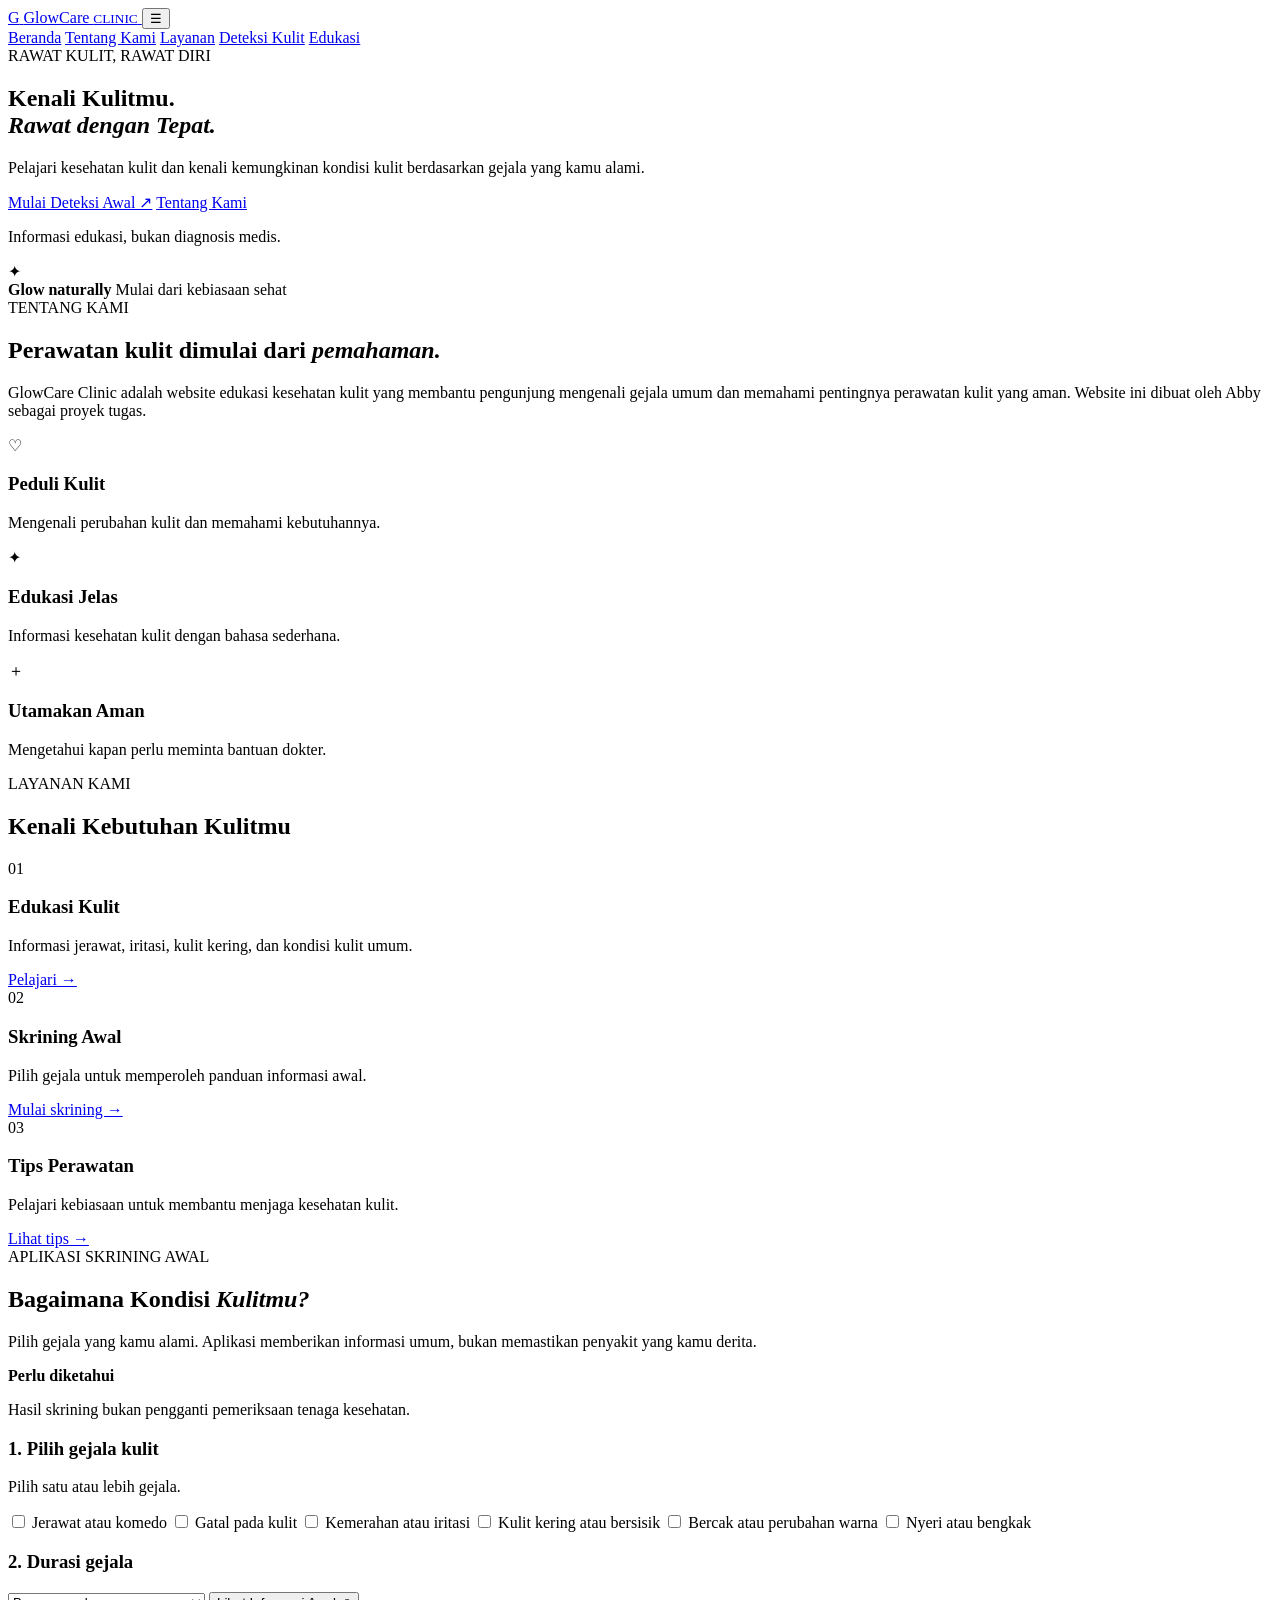
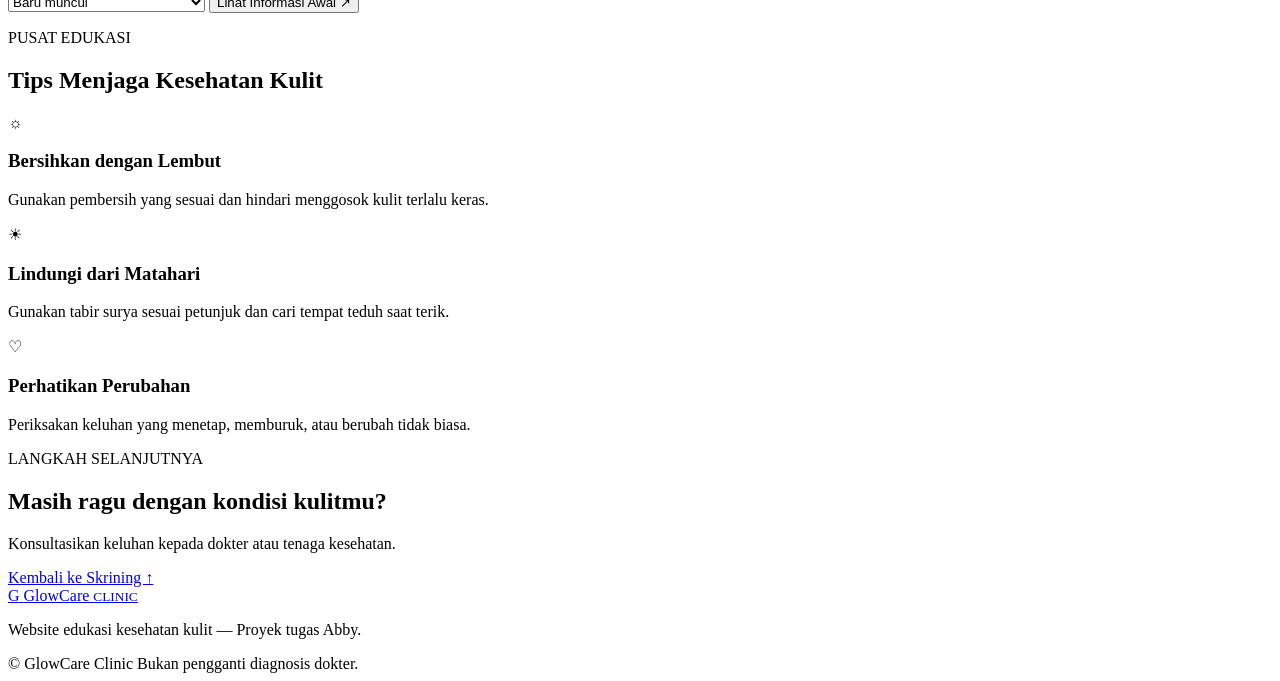
==== index.html @ 8258ef25 "Add files via upload" ====
<!DOCTYPE html>
<html lang="id">
<head>
  <meta charset="UTF-8">
  <meta name="viewport" content="width=device-width, initial-scale=1.0">
  <meta name="description" content="GlowCare Clinic, website edukasi dan skrining awal kesehatan kulit.">
  <title>GlowCare Clinic | Kesehatan Kulit</title>
  <link rel="stylesheet" href="css/style.css">
</head>
<body>

<header class="header">
  <a href="#beranda" class="brand">
    <span class="logo">G</span>
    <span>GlowCare <small>CLINIC</small></span>
  </a>

  <button class="menu-toggle" id="menuToggle" aria-label="Buka menu">☰</button>

  <nav id="navMenu">
    <a href="#beranda">Beranda</a>
    <a href="#tentang">Tentang Kami</a>
    <a href="#layanan">Layanan</a>
    <a href="#deteksi">Deteksi Kulit</a>
    <a href="#edukasi">Edukasi</a>
  </nav>
</header>

<main>
  <section class="hero" id="beranda">
    <div class="hero-text">
      <span class="eyebrow">RAWAT KULIT, RAWAT DIRI</span>
      <h1>Kenali Kulitmu.<br><em>Rawat dengan Tepat.</em></h1>
      <p>
        Pelajari kesehatan kulit dan kenali kemungkinan kondisi kulit
        berdasarkan gejala yang kamu alami.
      </p>
      <a href="#deteksi" class="btn">Mulai Deteksi Awal ↗</a>
      <a href="#tentang" class="btn btn-light">Tentang Kami</a>
      <p class="note">Informasi edukasi, bukan diagnosis medis.</p>
    </div>

    <div class="hero-visual" aria-label="Ilustrasi perawatan kulit">
      <div class="circle"></div>
      <div class="face">✦</div>
      <div class="floating-card">
        <strong>Glow naturally</strong>
        <span>Mulai dari kebiasaan sehat</span>
      </div>
    </div>
  </section>

  <section class="section" id="tentang">
    <span class="eyebrow">TENTANG KAMI</span>
    <h2>Perawatan kulit dimulai dari <em>pemahaman.</em></h2>
    <p class="description">
      GlowCare Clinic adalah website edukasi kesehatan kulit yang membantu
      pengunjung mengenali gejala umum dan memahami pentingnya perawatan
      kulit yang aman. Website ini dibuat oleh Abby sebagai proyek tugas.
    </p>

    <div class="cards">
      <article class="card">
        <div class="symbol">♡</div>
        <h3>Peduli Kulit</h3>
        <p>Mengenali perubahan kulit dan memahami kebutuhannya.</p>
      </article>
      <article class="card">
        <div class="symbol">✦</div>
        <h3>Edukasi Jelas</h3>
        <p>Informasi kesehatan kulit dengan bahasa sederhana.</p>
      </article>
      <article class="card">
        <div class="symbol">＋</div>
        <h3>Utamakan Aman</h3>
        <p>Mengetahui kapan perlu meminta bantuan dokter.</p>
      </article>
    </div>
  </section>

  <section class="section services" id="layanan">
    <span class="eyebrow">LAYANAN KAMI</span>
    <h2>Kenali Kebutuhan Kulitmu</h2>

    <div class="cards">
      <article class="card">
        <div class="symbol">01</div>
        <h3>Edukasi Kulit</h3>
        <p>Informasi jerawat, iritasi, kulit kering, dan kondisi kulit umum.</p>
        <a href="#edukasi">Pelajari →</a>
      </article>
      <article class="card">
        <div class="symbol">02</div>
        <h3>Skrining Awal</h3>
        <p>Pilih gejala untuk memperoleh panduan informasi awal.</p>
        <a href="#deteksi">Mulai skrining →</a>
      </article>
      <article class="card">
        <div class="symbol">03</div>
        <h3>Tips Perawatan</h3>
        <p>Pelajari kebiasaan untuk membantu menjaga kesehatan kulit.</p>
        <a href="#edukasi">Lihat tips →</a>
      </article>
    </div>
  </section>

  <section class="section detector" id="deteksi">
    <div class="detector-intro">
      <span class="eyebrow">APLIKASI SKRINING AWAL</span>
      <h2>Bagaimana Kondisi <em>Kulitmu?</em></h2>
      <p class="description">
        Pilih gejala yang kamu alami. Aplikasi memberikan informasi umum,
        bukan memastikan penyakit yang kamu derita.
      </p>
      <div class="notice">
        <strong>Perlu diketahui</strong>
        <p>Hasil skrining bukan pengganti pemeriksaan tenaga kesehatan.</p>
      </div>
    </div>

    <form id="skinForm" class="form-box">
      <h3>1. Pilih gejala kulit</h3>
      <p class="small">Pilih satu atau lebih gejala.</p>

      <div class="symptoms">
        <label class="symptom">
          <input type="checkbox" name="symptom" value="jerawat">
          <span>Jerawat atau komedo</span>
        </label>
        <label class="symptom">
          <input type="checkbox" name="symptom" value="gatal">
          <span>Gatal pada kulit</span>
        </label>
        <label class="symptom">
          <input type="checkbox" name="symptom" value="merah">
          <span>Kemerahan atau iritasi</span>
        </label>
        <label class="symptom">
          <input type="checkbox" name="symptom" value="kering">
          <span>Kulit kering atau bersisik</span>
        </label>
        <label class="symptom">
          <input type="checkbox" name="symptom" value="bercak">
          <span>Bercak atau perubahan warna</span>
        </label>
        <label class="symptom">
          <input type="checkbox" name="symptom" value="nyeri">
          <span>Nyeri atau bengkak</span>
        </label>
      </div>

      <h3>2. Durasi gejala</h3>
      <select name="duration" id="duration">
        <option value="baru">Baru muncul</option>
        <option value="minggu">Beberapa hari hingga minggu</option>
        <option value="lama">Sudah lama atau berulang</option>
      </select>

      <button type="submit" class="btn submit-btn">
        Lihat Informasi Awal ↗
      </button>
      <p id="formError" class="error" role="alert"></p>
      <div id="result" class="result" aria-live="polite" hidden></div>
    </form>
  </section>

  <section class="section" id="edukasi">
    <span class="eyebrow">PUSAT EDUKASI</span>
    <h2>Tips Menjaga Kesehatan Kulit</h2>

    <div class="cards">
      <article class="card education">
        <div class="education-icon">☼</div>
        <h3>Bersihkan dengan Lembut</h3>
        <p>Gunakan pembersih yang sesuai dan hindari menggosok kulit terlalu keras.</p>
      </article>
      <article class="card education">
        <div class="education-icon">☀</div>
        <h3>Lindungi dari Matahari</h3>
        <p>Gunakan tabir surya sesuai petunjuk dan cari tempat teduh saat terik.</p>
      </article>
      <article class="card education">
        <div class="education-icon">♡</div>
        <h3>Perhatikan Perubahan</h3>
        <p>Periksakan keluhan yang menetap, memburuk, atau berubah tidak biasa.</p>
      </article>
    </div>
  </section>

  <section class="closing">
    <div>
      <span class="eyebrow">LANGKAH SELANJUTNYA</span>
      <h2>Masih ragu dengan kondisi kulitmu?</h2>
      <p>Konsultasikan keluhan kepada dokter atau tenaga kesehatan.</p>
    </div>
    <a class="btn btn-light" href="#deteksi">Kembali ke Skrining ↑</a>
  </section>
</main>

<footer class="footer">
  <a href="#beranda" class="brand">
    <span class="logo">G</span>
    <span>GlowCare <small>CLINIC</small></span>
  </a>
  <p>Website edukasi kesehatan kulit — Proyek tugas Abby.</p>
  <div class="footer-bottom">
    <span>© <span id="year"></span> GlowCare Clinic</span>
    <span>Bukan pengganti diagnosis dokter.</span>
  </div>
</footer>

<script src="js/app.js"></script>
</body>
</html>
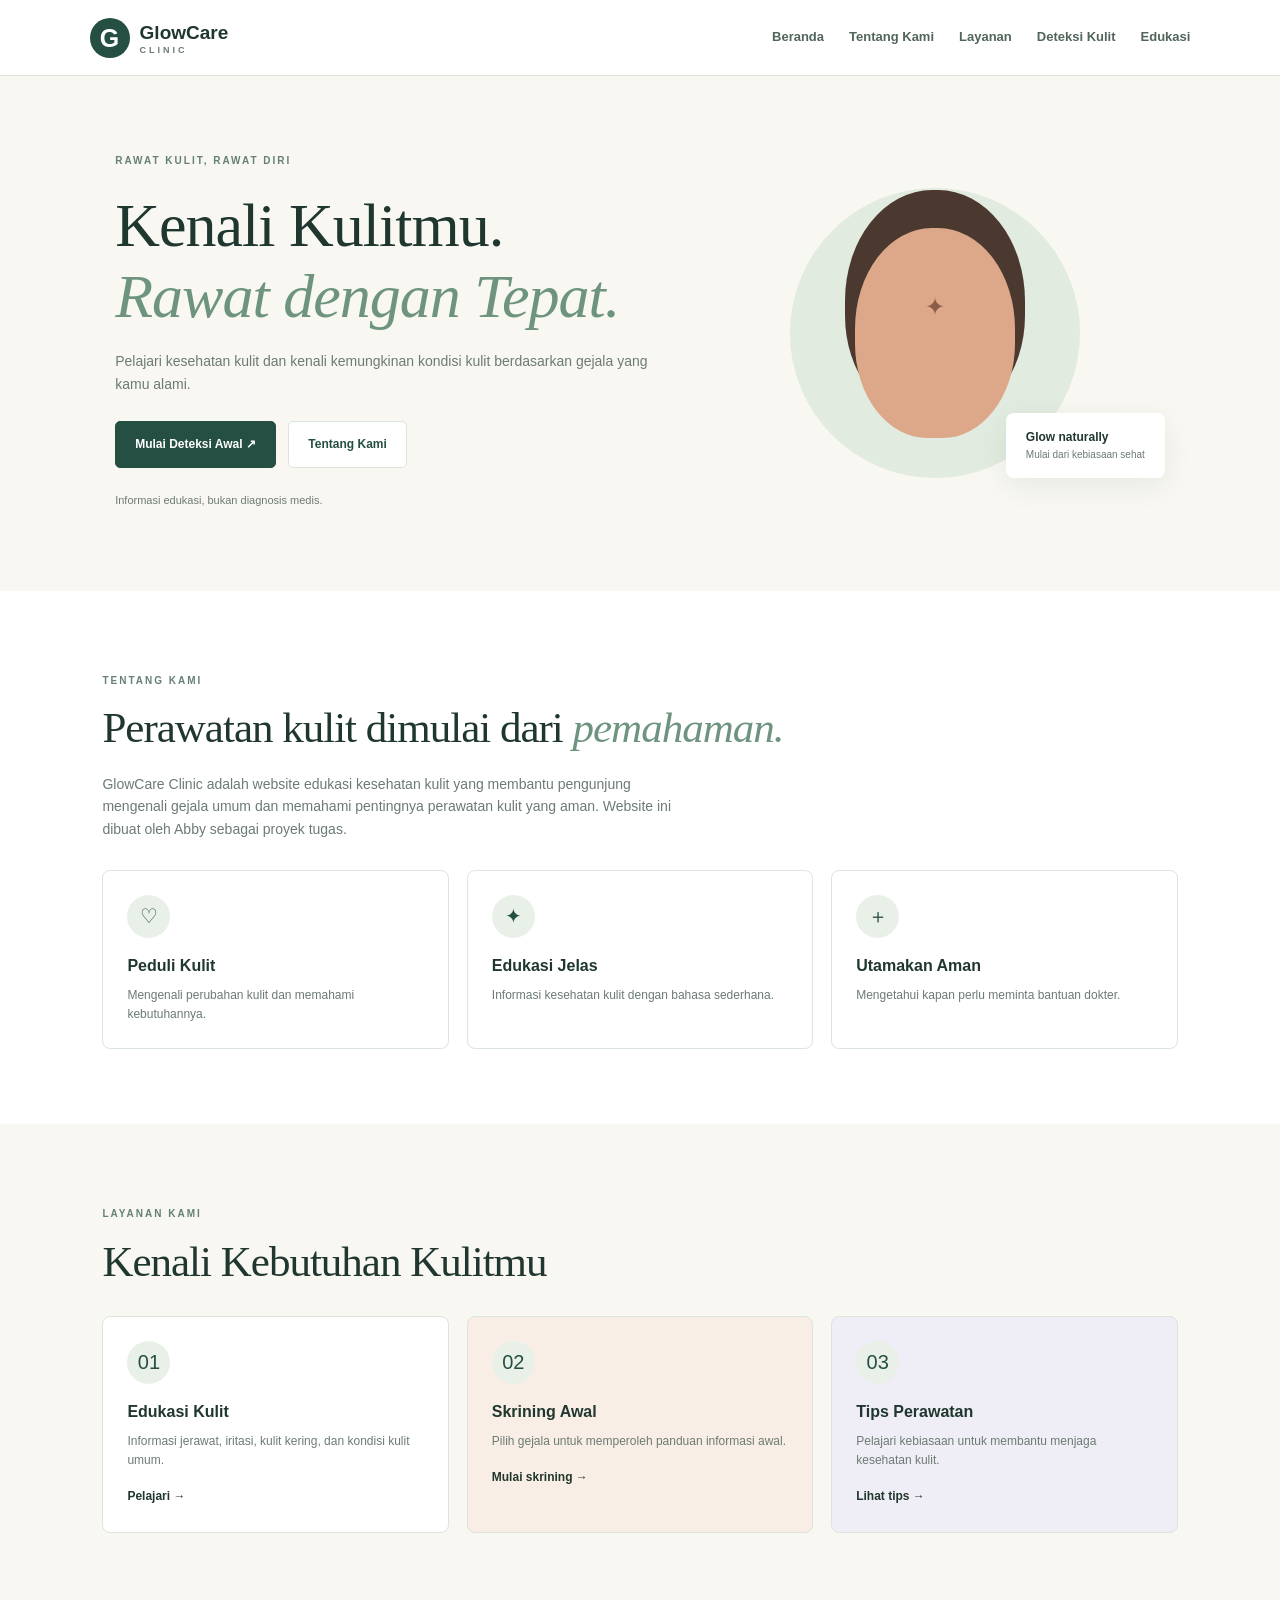
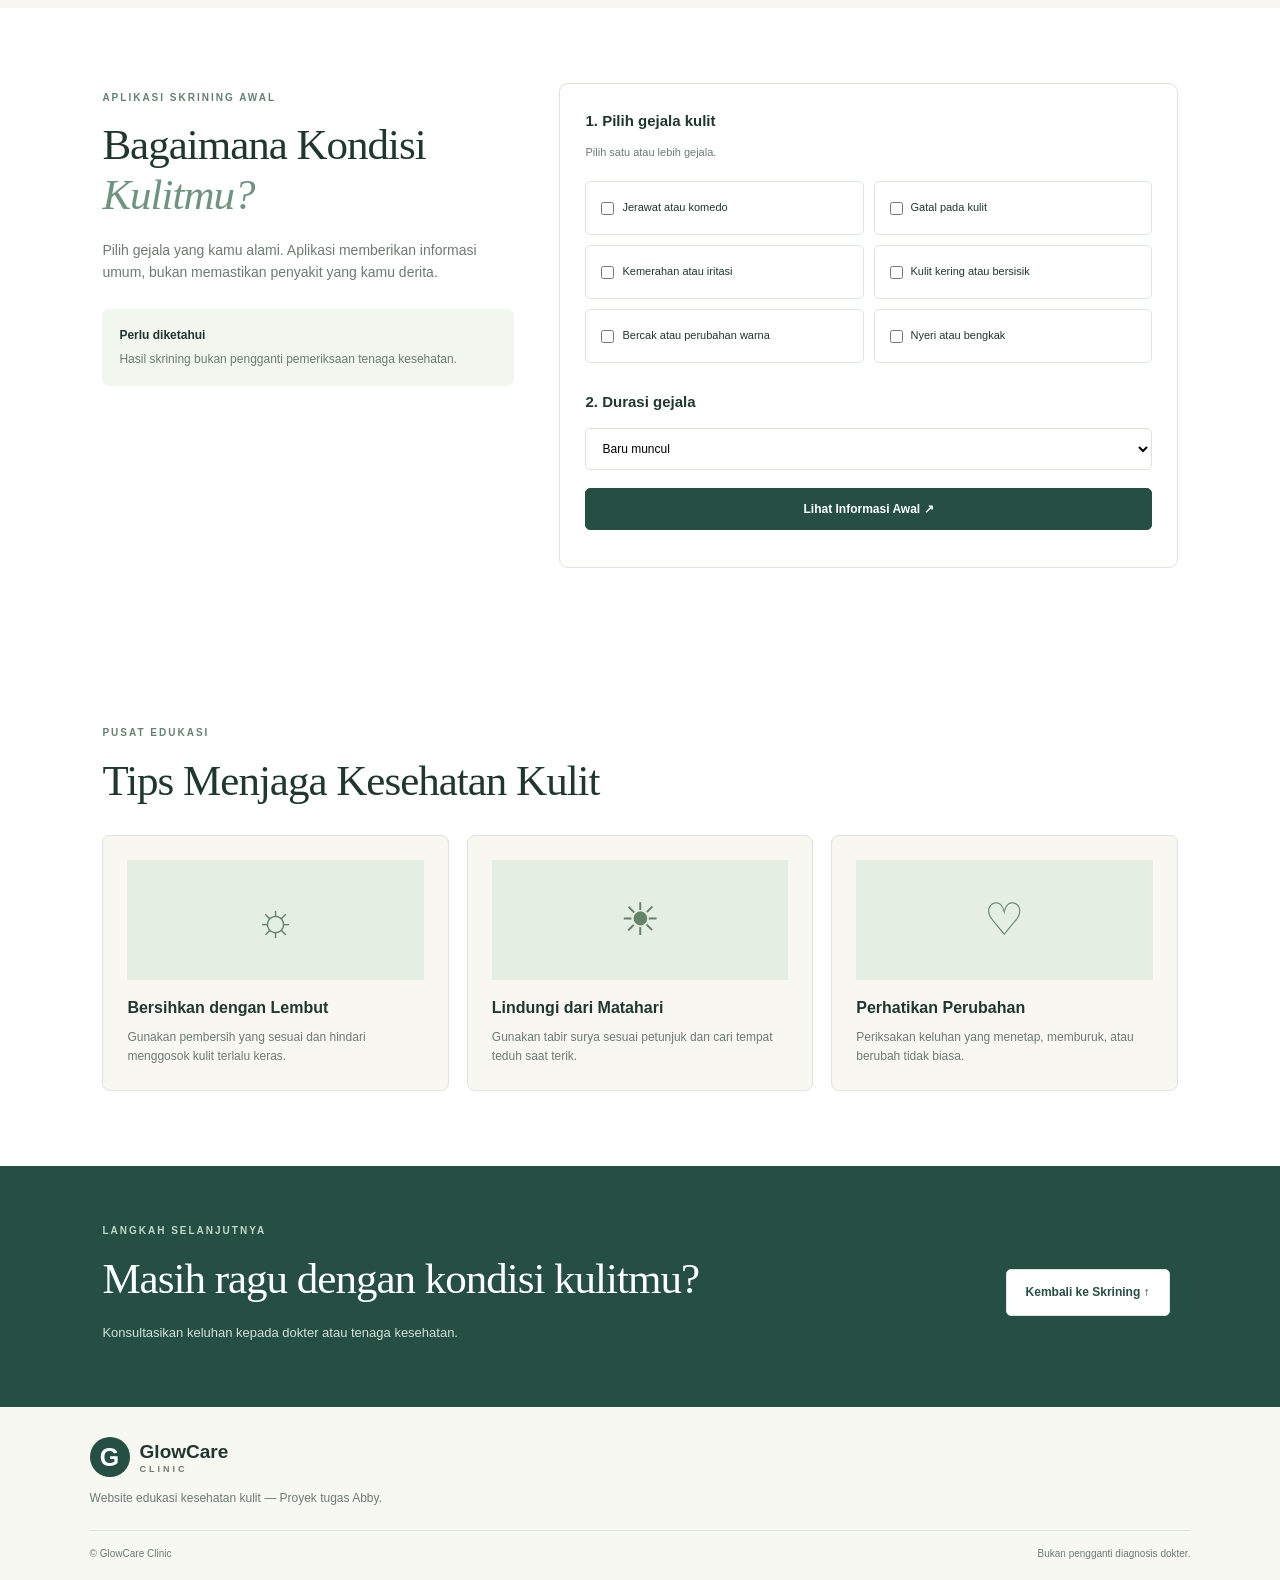
==== commit b749d364: "Update index.html" ====
--- a/index.html
+++ b/index.html
@@ -6,7 +6,7 @@
   <meta name="viewport" content="width=device-width, initial-scale=1.0">
   <meta name="description" content="GlowCare Clinic, website edukasi dan skrining awal kesehatan kulit.">
   <title>GlowCare Clinic | Kesehatan Kulit</title>
-  <link rel="stylesheet" href="css/style.css">
+  <link rel="stylesheet" href="style.css">
 </head>
 <body>
 
--- a/style.css
+++ b/style.css
@@ -0,0 +1,611 @@
+
+:root {
+  --green: #254f43;
+  --green-light: #e8f0e8;
+  --cream: #f8f7f2;
+  --text: #20372f;
+  --muted: #6c7b73;
+  --border: #dce5dc;
+}
+
+* {
+  box-sizing: border-box;
+}
+
+html {
+  scroll-behavior: smooth;
+  scroll-padding-top: 90px;
+}
+
+body {
+  margin: 0;
+  font-family: Arial, Helvetica, sans-serif;
+  color: var(--text);
+  background: white;
+  line-height: 1.6;
+}
+
+a {
+  color: inherit;
+  text-decoration: none;
+}
+
+.header {
+  position: sticky;
+  top: 0;
+  z-index: 10;
+  min-height: 76px;
+  padding: 12px 7%;
+  display: flex;
+  align-items: center;
+  justify-content: space-between;
+  gap: 20px;
+  background: white;
+  border-bottom: 1px solid var(--border);
+}
+
+.brand {
+  display: flex;
+  align-items: center;
+  gap: 10px;
+  font-size: 19px;
+  font-weight: bold;
+}
+
+.brand small {
+  display: block;
+  font-size: 9px;
+  letter-spacing: 3px;
+  color: var(--muted);
+  margin-top: -5px;
+}
+
+.logo {
+  display: grid;
+  place-items: center;
+  width: 40px;
+  height: 40px;
+  border-radius: 50%;
+  color: white;
+  background: var(--green);
+  font-size: 25px;
+}
+
+nav {
+  display: flex;
+  align-items: center;
+  gap: 25px;
+}
+
+nav a {
+  font-size: 13px;
+  font-weight: bold;
+  color: #52655b;
+}
+
+nav a:hover,
+.card a:hover {
+  color: #6b9479;
+}
+
+.menu-toggle {
+  display: none;
+  background: none;
+  border: none;
+  font-size: 26px;
+  color: var(--green);
+  cursor: pointer;
+}
+
+.hero {
+  min-height: 510px;
+  padding: 70px 9%;
+  display: grid;
+  grid-template-columns: 1.1fr 0.9fr;
+  align-items: center;
+  gap: 30px;
+  background: var(--cream);
+  overflow: hidden;
+}
+
+.eyebrow {
+  color: #648173;
+  font-size: 10px;
+  font-weight: bold;
+  letter-spacing: 2px;
+}
+
+.hero h1,
+.section h2,
+.detector h2,
+.closing h2 {
+  font-family: Georgia, "Times New Roman", serif;
+  font-size: clamp(32px, 4.5vw, 52px);
+  line-height: 1.15;
+  letter-spacing: -1px;
+  font-weight: normal;
+}
+
+.hero h1 {
+  margin: 18px 0;
+  font-size: clamp(40px, 5vw, 62px);
+}
+
+em {
+  color: #6e9480;
+}
+
+.hero-text > p,
+.description {
+  color: var(--muted);
+  font-size: 14px;
+  max-width: 570px;
+}
+
+.btn {
+  display: inline-block;
+  padding: 13px 19px;
+  margin: 12px 8px 0 0;
+  border: 1px solid var(--green);
+  border-radius: 5px;
+  background: var(--green);
+  color: white;
+  font-size: 12px;
+  font-weight: bold;
+  font-family: inherit;
+  cursor: pointer;
+  transition: 0.2s;
+}
+
+.btn:hover {
+  background: #193d33;
+  transform: translateY(-2px);
+}
+
+.btn-light {
+  color: var(--green);
+  background: white;
+  border-color: var(--border);
+}
+
+.btn-light:hover {
+  color: white;
+}
+
+.hero-text .note {
+  margin-top: 24px;
+  font-size: 11px;
+}
+
+.hero-visual {
+  height: 350px;
+  position: relative;
+  display: grid;
+  place-items: center;
+}
+
+.circle {
+  width: 290px;
+  height: 290px;
+  position: absolute;
+  border-radius: 50%;
+  background: #e1ebdf;
+}
+
+.face {
+  width: 160px;
+  height: 210px;
+  z-index: 1;
+  display: grid;
+  place-items: start center;
+  padding-top: 60px;
+  border-radius: 48% 48% 45% 45%;
+  background: #dca889;
+  box-shadow: 0 -28px 0 10px #4b382f;
+  color: #8b5d46;
+  font-size: 24px;
+}
+
+.floating-card {
+  position: absolute;
+  right: 0;
+  bottom: 30px;
+  z-index: 2;
+  padding: 15px 20px;
+  border-radius: 8px;
+  background: white;
+  box-shadow: 0 8px 30px #20372f12;
+}
+
+.floating-card strong,
+.floating-card span {
+  display: block;
+}
+
+.floating-card strong {
+  font-size: 12px;
+}
+
+.floating-card span {
+  font-size: 10px;
+  color: var(--muted);
+}
+
+.section {
+  padding: 75px 8%;
+}
+
+.section h2,
+.detector h2,
+.closing h2 {
+  margin: 12px 0 20px;
+  font-size: clamp(30px, 4vw, 43px);
+}
+
+.cards {
+  display: grid;
+  grid-template-columns: repeat(3, minmax(0, 1fr));
+  gap: 18px;
+  margin-top: 30px;
+}
+
+.card {
+  padding: 24px;
+  border: 1px solid var(--border);
+  border-radius: 8px;
+  background: white;
+}
+
+.symbol {
+  display: grid;
+  place-items: center;
+  width: 43px;
+  height: 43px;
+  border-radius: 50%;
+  background: var(--green-light);
+  color: var(--green);
+  font-size: 20px;
+}
+
+.card h3 {
+  margin: 15px 0 7px;
+  font-size: 16px;
+}
+
+.card p {
+  margin: 0;
+  color: var(--muted);
+  font-size: 12px;
+}
+
+.services,
+.education {
+  background: var(--cream);
+}
+
+.services .card:nth-child(2) {
+  background: #f8eee5;
+}
+
+.services .card:nth-child(3) {
+  background: #efedf5;
+}
+
+.card a {
+  display: inline-block;
+  margin-top: 17px;
+  font-size: 12px;
+  font-weight: bold;
+}
+
+.detector {
+  display: grid;
+  grid-template-columns: 0.8fr 1.2fr;
+  align-items: start;
+  gap: 45px;
+}
+
+.notice {
+  margin-top: 25px;
+  padding: 17px;
+  border-radius: 7px;
+  background: #f1f6ee;
+  font-size: 12px;
+}
+
+.notice p {
+  margin: 5px 0 0;
+  color: var(--muted);
+}
+
+.form-box {
+  padding: 25px;
+  border: 1px solid var(--border);
+  border-radius: 9px;
+}
+
+.form-box h3 {
+  margin: 0;
+  font-size: 15px;
+}
+
+.small {
+  color: var(--muted);
+  font-size: 11px;
+}
+
+.symptoms {
+  display: grid;
+  grid-template-columns: 1fr 1fr;
+  gap: 10px;
+  margin: 20px 0 27px;
+}
+
+.symptom {
+  display: flex;
+  align-items: center;
+  min-height: 54px;
+  padding: 11px;
+  border: 1px solid var(--border);
+  border-radius: 5px;
+  cursor: pointer;
+  font-size: 11px;
+  transition: 0.2s;
+}
+
+.symptom:has(input:checked) {
+  background: var(--green-light);
+  border-color: #70947b;
+}
+
+.symptom input {
+  margin-right: 8px;
+  accent-color: var(--green);
+}
+
+.form-box select {
+  display: block;
+  width: 100%;
+  padding: 12px;
+  margin: 14px 0 18px;
+  border: 1px solid var(--border);
+  border-radius: 5px;
+  background: white;
+  font: inherit;
+  font-size: 12px;
+}
+
+.submit-btn {
+  width: 100%;
+  margin: 0;
+}
+
+.error {
+  color: #a13e35;
+  font-size: 12px;
+}
+
+.result {
+  margin-top: 20px;
+  padding: 18px;
+  border-left: 4px solid #77967c;
+  border-radius: 5px;
+  background: #f2f6ef;
+}
+
+.result h3 {
+  font-family: Georgia, serif;
+  font-size: 22px;
+}
+
+.result p,
+.result li {
+  font-size: 12px;
+}
+
+.result li {
+  margin-bottom: 7px;
+}
+
+.result .warning {
+  padding: 12px;
+  border-radius: 5px;
+  background: #fff1df;
+  color: #805d37;
+}
+
+.education .card {
+  padding: 0;
+  overflow: hidden;
+}
+
+.education-icon {
+  display: grid;
+  place-items: center;
+  height: 120px;
+  background: #e5eee2;
+  color: #63836b;
+  font-size: 45px;
+}
+
+.education .card:nth-child(2) .education-icon {
+  background: #f7e7d8;
+}
+
+.education .card:nth-child(3) .education-icon {
+  background: #e9e5f0;
+}
+
+.education .card h3,
+.education .card p {
+  margin-left: 18px;
+  margin-right: 18px;
+}
+
+.education .card h3 {
+  margin-top: 18px;
+}
+
+.education .card p {
+  margin-bottom: 20px;
+}
+
+.closing {
+  padding: 50px 8%;
+  display: flex;
+  justify-content: space-between;
+  align-items: center;
+  gap: 25px;
+  background: var(--green);
+  color: white;
+}
+
+.closing .eyebrow {
+  color: #c0d8c5;
+}
+
+.closing h2 {
+  max-width: 600px;
+}
+
+.closing p {
+  font-size: 13px;
+  color: #d5e1d7;
+}
+
+.closing .btn {
+  flex-shrink: 0;
+}
+
+.footer {
+  padding: 30px 7% 18px;
+  background: #f8f8f3;
+}
+
+.footer > p {
+  color: var(--muted);
+  font-size: 12px;
+}
+
+.footer-bottom {
+  display: flex;
+  justify-content: space-between;
+  gap: 15px;
+  margin-top: 22px;
+  padding-top: 15px;
+  border-top: 1px solid var(--border);
+  color: var(--muted);
+  font-size: 10px;
+}
+
+[hidden] {
+  display: none !important;
+}
+
+@media (max-width: 800px) {
+  .header {
+    padding: 12px 5%;
+  }
+
+  nav {
+    gap: 12px;
+  }
+
+  nav a {
+    font-size: 11px;
+  }
+
+  .hero {
+    padding: 55px 6%;
+  }
+
+  .detector {
+    gap: 25px;
+  }
+}
+
+@media (max-width: 650px) {
+  .header {
+    min-height: 68px;
+  }
+
+  .menu-toggle {
+    display: block;
+  }
+
+  nav {
+    display: none;
+    position: absolute;
+    top: 68px;
+    left: 0;
+    right: 0;
+    padding: 12px 6% 20px;
+    flex-direction: column;
+    align-items: stretch;
+    gap: 0;
+    background: white;
+    border-bottom: 1px solid var(--border);
+  }
+
+  nav.open {
+    display: flex;
+  }
+
+  nav a {
+    padding: 12px 0;
+    border-bottom: 1px solid #edf0eb;
+    font-size: 13px;
+  }
+
+  .hero {
+    grid-template-columns: 1fr;
+    padding: 45px 7% 25px;
+  }
+
+  .hero h1 {
+    font-size: 43px;
+  }
+
+  .hero-visual {
+    height: 280px;
+  }
+
+  .circle {
+    width: 230px;
+    height: 230px;
+  }
+
+  .face {
+    transform: scale(0.85);
+  }
+
+  .section {
+    padding: 55px 6%;
+  }
+
+  .cards {
+    grid-template-columns: 1fr;
+  }
+
+  .detector {
+    grid-template-columns: 1fr;
+  }
+
+  .form-box {
+    padding: 18px;
+  }
+
+  .symptoms {
+    grid-template-columns: 1fr;
+  }
+
+  .closing {
+    padding: 40px 6%;
+    align-items: flex-start;
+    flex-direction: column;
+  }
+
+  .footer-bottom {
+    flex-direction: column;
+  }
+}
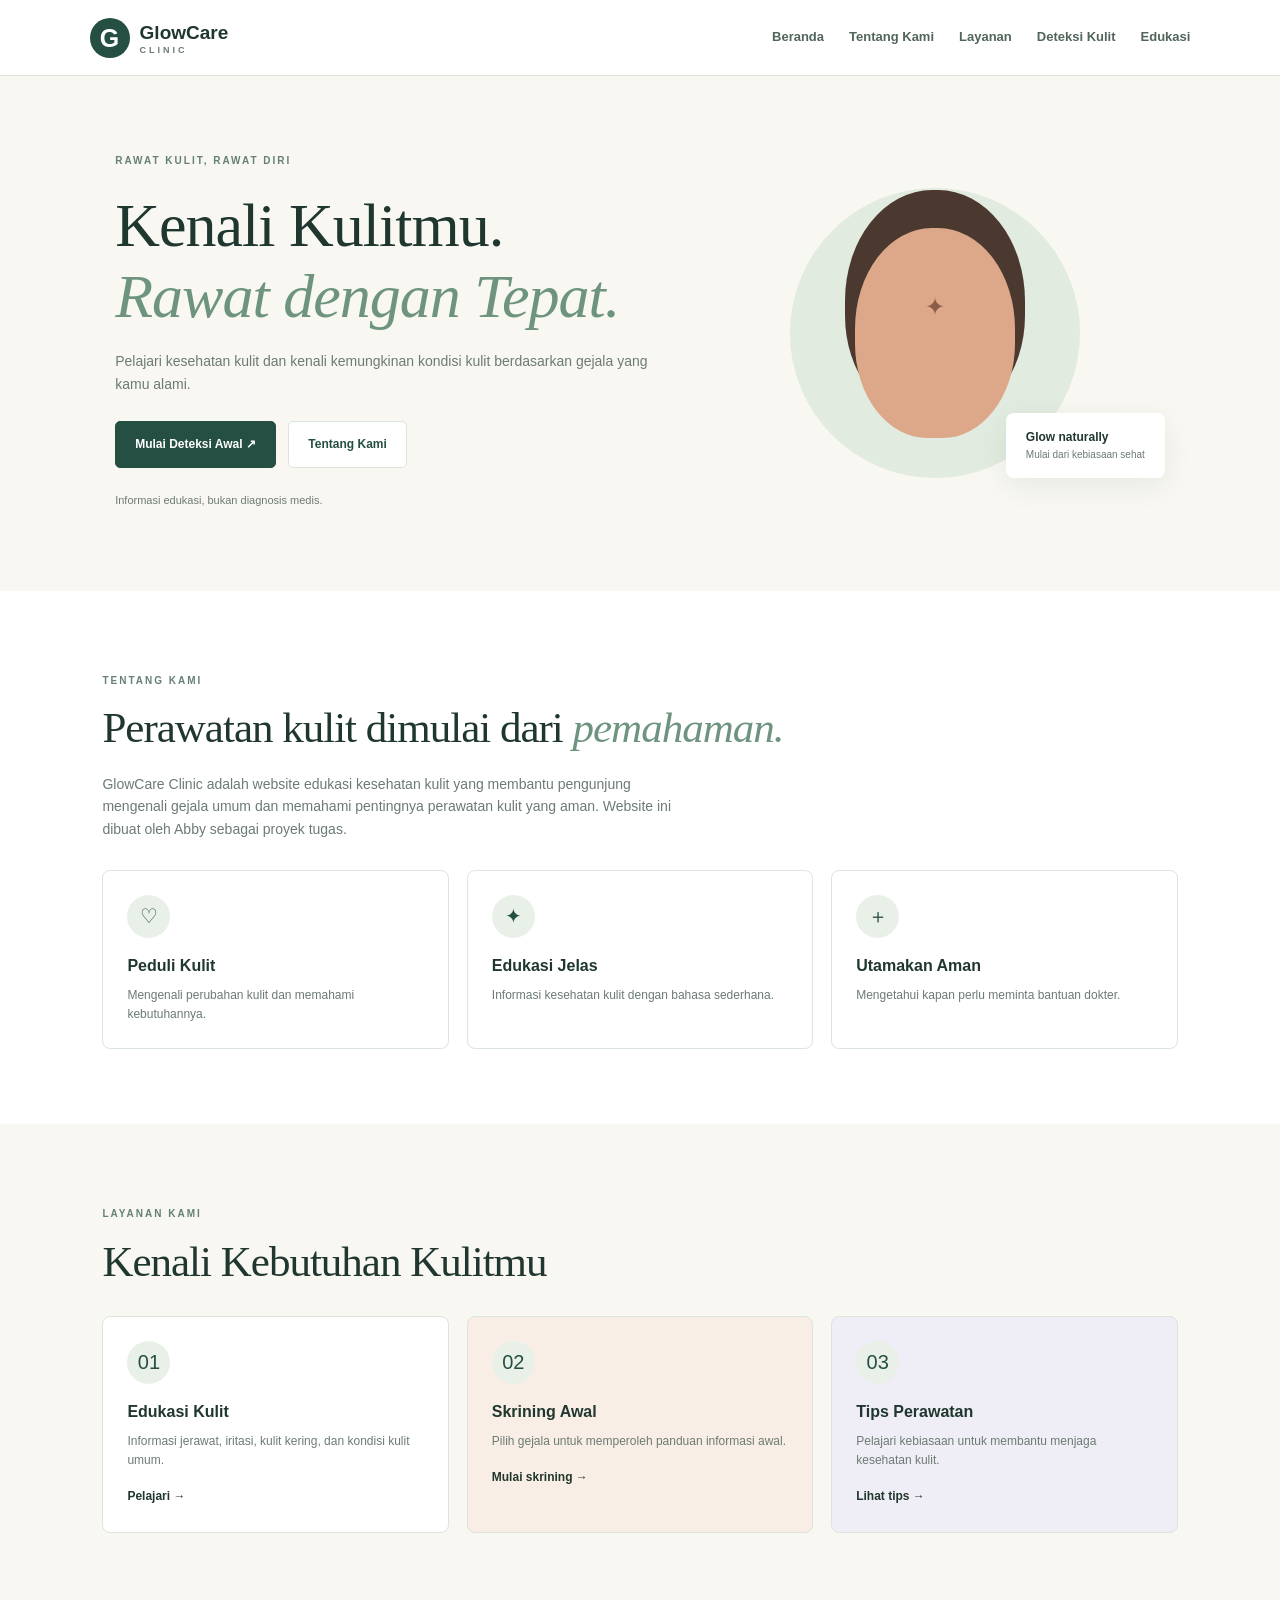
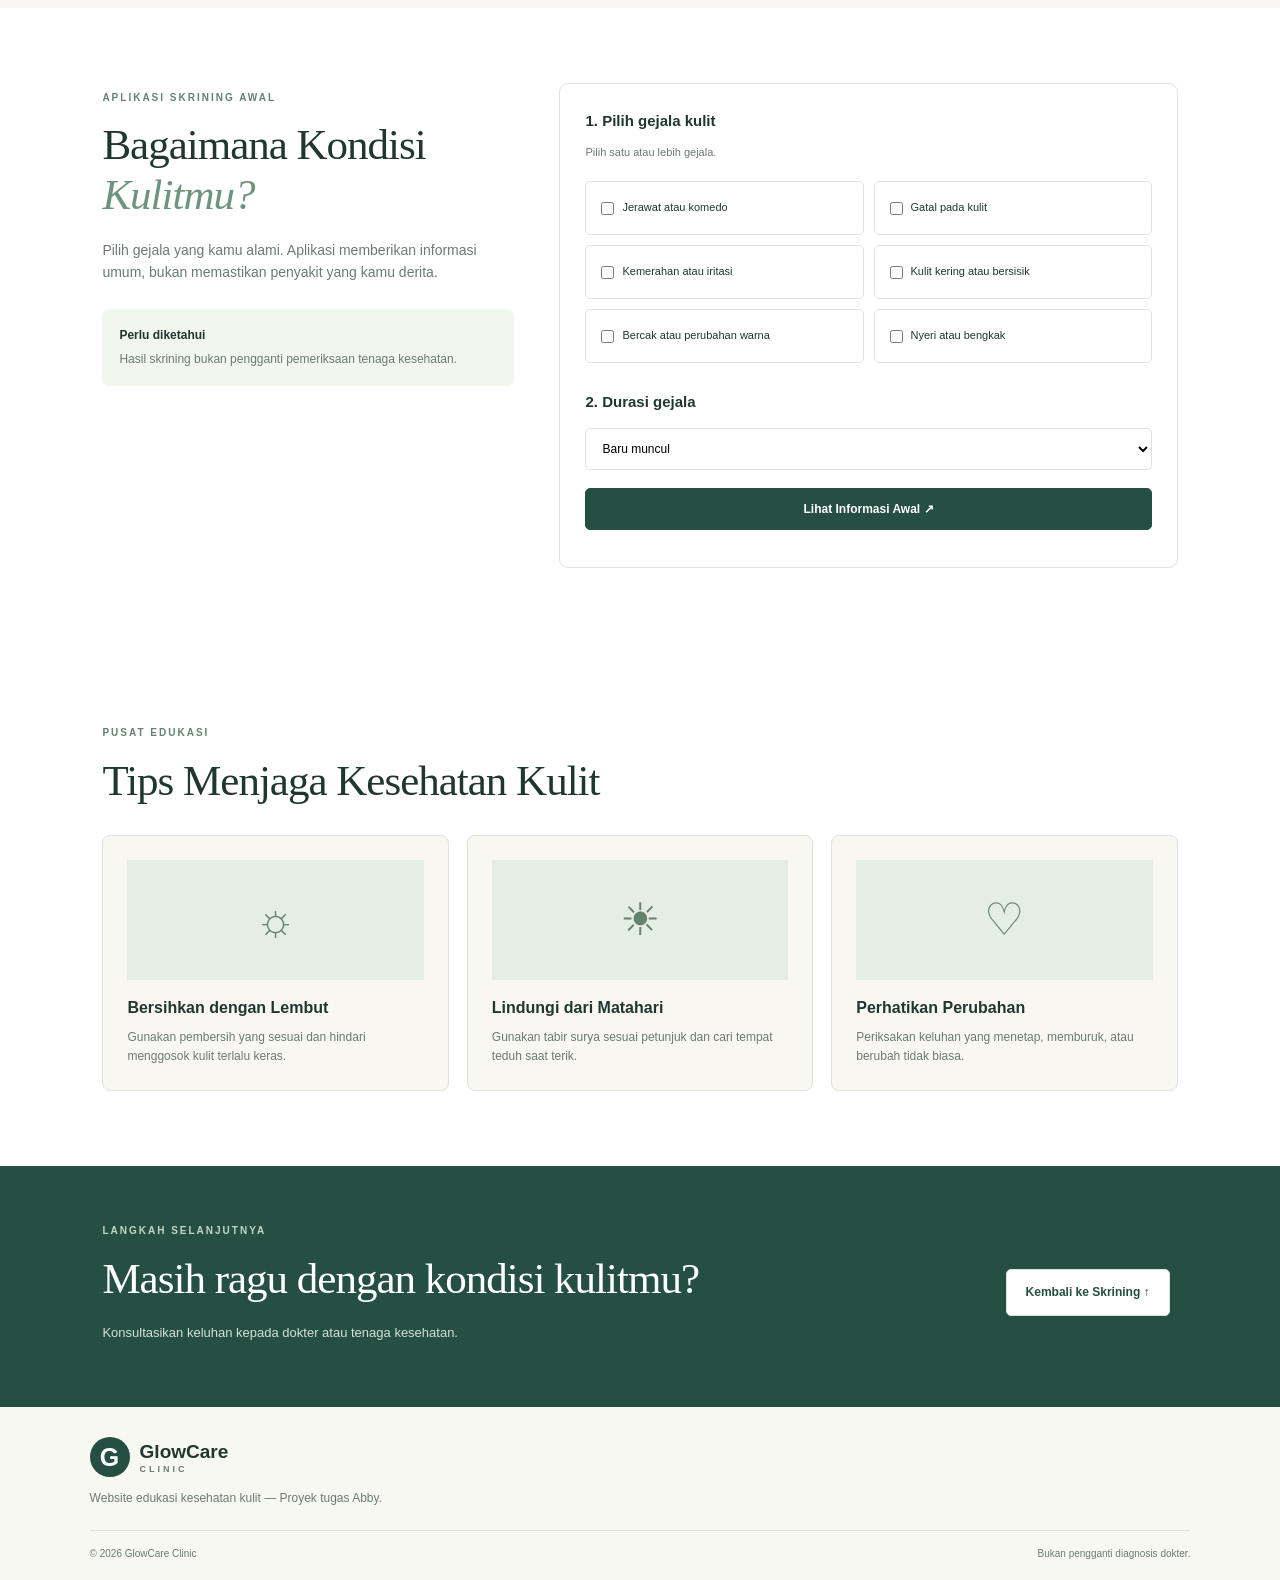
==== commit fdbcdb91: "Update index.html" ====
--- a/index.html
+++ b/index.html
@@ -210,6 +210,6 @@
   </div>
 </footer>
 
-<script src="js/app.js"></script>
+<script src="app.js"></script>
 </body>
 </html>
